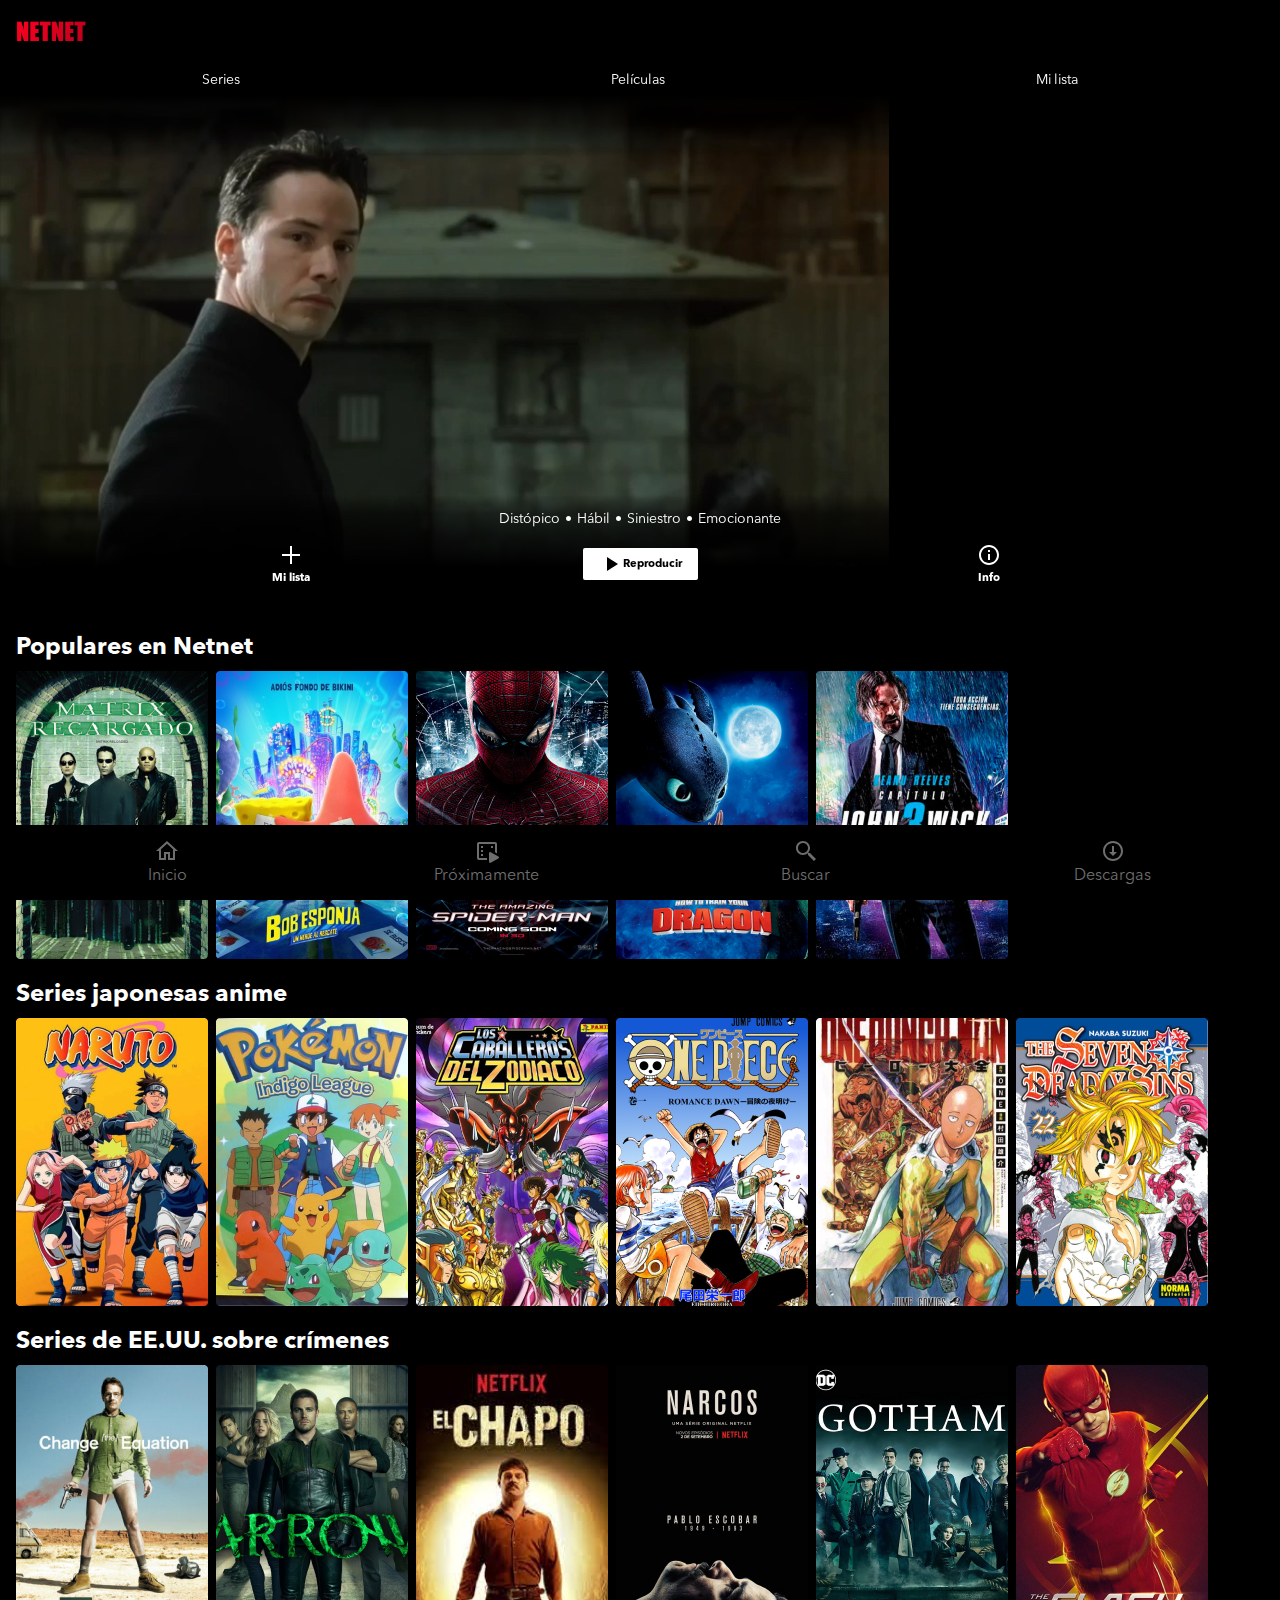
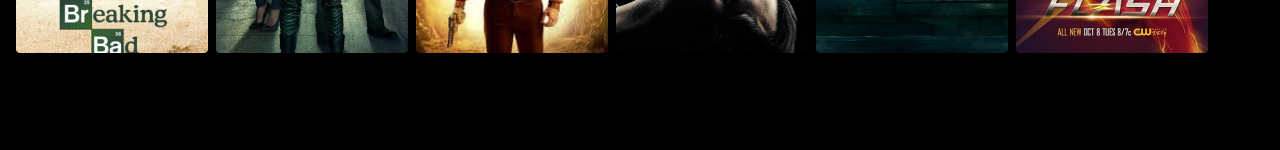
==== index.html @ 07f83897 "Primer commit" ====
<!DOCTYPE html>
<html lang="en">
<head>
  <meta charset="UTF-8">
  <meta name="viewport" content="width=device-width, initial-scale=1.0">
  <link rel="icon" type="image/png" sizes="32x32" href="./images/logo-netflix.png">
  <link rel="stylesheet" href="/css/styles.css">
  <title>Netnet | Recreando Netflix</title>
</head>
<body>
  <header class="header">
    <img class="logo" src="images/logo-netnet.png" height="30" alt="Logo Netnet">
    <nav>
      <ul class="navigation">
        <li class="navigation-item"><a href="#">Series</a></li>
        <li class="navigation-item"><a href="#">Películas</a></li>
        <li class="navigation-item"><a href="#">Mi lista</a></li>
      </ul>
    </nav>
  </header>

  <div class="featured">
    <video loop  src="/images/matrix.mp4" height="500"></video>
    <div class="featured-details">
      <ul class="tags">
        <li class="tag">Distópico</li>
        <li class="tag">Hábil</li>
        <li class="tag">Siniestro</li>
        <li class="tag">Emocionante</li>
      </ul>

      <div class="featured-actions">
        <button class="button-secondary">
          <img src="/images/icons/plus.svg" alt="plus">
          Mi lista
        </button>
        <button class="button-primary">
          <img src="/images/icons/play.svg" alt="play">
          Reproducir
        </button>
        <button class="button-secondary">
          <img src="/images/icons/info.svg" alt="info">
          Info
        </button>
      </div>

    </div>
  </div>

  
  <main>
    <div class="list">
      <h2>Populares en Netnet</h2>
      <div class="list-content">
        <div class="list-item">
          <a href="detail.html"><img src="/images/covers/matrix.png" alt=""></a>
        </div>
        <div class="list-item">
          <a href=""><img src="/images/covers/bob.png" alt=""></a>
        </div>
        <div class="list-item">
          <a href=""><img src="/images/covers/spider-man.png" alt=""></a>
        </div>
        <div class="list-item">
          <a href=""><img src="/images/covers/dragon.png" alt=""></a>
        </div>
        <div class="list-item">
          <a href=""><img src="/images/covers/john.png" alt=""></a>
        </div>
      </div>
      <h2>Series japonesas anime</h2>
      <div class="list-content">
        <div class="list-item">
          <a href=""><img src="/images/covers/naruto.png" alt=""></a>
        </div>
        <div class="list-item">
          <a href=""><img src="/images/covers/pokemon.png" alt=""></a>
        </div>
        <div class="list-item">
          <a href=""><img src="/images/covers/caballeros.png" alt=""></a>
        </div>
        <div class="list-item">
          <a href=""><img src="/images/covers/onepiece.png" alt=""></a>
        </div>
        <div class="list-item">
          <a href=""><img src="/images/covers/punchman.png" alt=""></a>
        </div>
        <div class="list-item">
          <a href=""><img src="/images/covers/seven.png" alt=""></a>
        </div>
      </div>
      <h2>Series de EE.UU. sobre crímenes</h2>
      <div class="list-content">
        <div class="list-item">
          <a href=""><img src="/images/covers/breaking.png" alt=""></a>
        </div>
        <div class="list-item">
          <a href=""><img src="/images/covers/arrow.png" alt=""></a>
        </div>
        <div class="list-item">
          <a href=""><img src="/images/covers/elchapo.png" alt=""></a>
        </div>
        <div class="list-item">
          <a href=""><img src="/images/covers/narcos.png" alt=""></a>
        </div>
        <div class="list-item">
          <a href=""><img src="/images/covers/gotham.png" alt=""></a>
        </div>
        <div class="list-item">
          <a href=""><img src="/images/covers/flash.png" alt=""></a>
        </div>
      </div>
    </div>
  </div>
    
    
  </main>
   

  <footer class="footer">
    <ul class="tab-list">
      <li class="tab-item">
        <a href="">
          <svg class="tab-icon" width="24" height="24" viewBox="0 0 24 24" fill="none" xmlns="http://www.w3.org/2000/svg">
            <path d="M12 2.09961L1 12H4V21H11V15H13V21H20V12H23L12 2.09961ZM12 4.79102L18 10.1914V11V19H15V13H9V19H6V10.1914L12 4.79102Z"/>
          </svg>
          Inicio
        </a>
      </li>
      <li class="tab-item">
        <!-- <img src="/images/icons/cinema.svg" alt=""> -->
        <a href="">
          <svg class="tab-icon" width="24" height="24" viewBox="0 0 24 24" fill="none" xmlns="http://www.w3.org/2000/svg">
            <g clip-path="url(#clip0)">
            <path d="M4 3C2.897 3 2 3.897 2 5V19C2 20.103 2.897 21 4 21H12V19H4V5H20V13.2852L22 14.4082V5C22 3.897 21.103 3 20 3H4ZM6.00195 7V9H8V7H6.00195ZM16 7V9H18V7H16ZM6 11V13H8V11H6ZM15.0859 13C14.514 13.019 14 13.492 14 14.1445V22.8555C14 23.7255 14.9132 24.2764 15.6602 23.8574L23.4199 19.502C24.1939 19.067 24.1939 17.932 23.4199 17.498L15.6602 13.1426C15.4734 13.0378 15.2766 12.9937 15.0859 13ZM6 15V17H8V15H6Z"/>
            </g>
            <defs>
            <clipPath id="clip0">
            <rect width="24" height="24" fill="white"/>
            </clipPath>
            </defs>
          </svg>
          Próximamente
        </a>
      </li>
      <li class="tab-item">
        <!-- <img src="/images/icons/search.svg" alt=""> -->
        <a href="">
          <svg class="tab-icon" width="24" height="24" viewBox="0 0 24 24" fill="none" xmlns="http://www.w3.org/2000/svg">
            <path d="M9 2C5.14585 2 2 5.14585 2 9C2 12.8541 5.14585 16 9 16C10.748 16 12.345 15.348 13.5742 14.2812L14 14.707V16L20 22L22 20L16 14H14.707L14.2812 13.5742C15.348 12.345 16 10.748 16 9C16 5.14585 12.8541 2 9 2ZM9 4C11.7733 4 14 6.22673 14 9C14 11.7733 11.7733 14 9 14C6.22673 14 4 11.7733 4 9C4 6.22673 6.22673 4 9 4Z"/>
          </svg>
          Buscar
        </a>
      </li>
      <li class="tab-item">
        <!-- <img src="/images/icons/dowload.svg" alt=""> -->
        <a href="">
          <svg class="tab-icon" width="24" height="24" viewBox="0 0 24 24" fill="none" xmlns="http://www.w3.org/2000/svg">
            <path d="M12 2C6.489 2 2 6.489 2 12C2 17.511 6.489 22 12 22C17.511 22 22 17.511 22 12C22 6.489 17.511 2 12 2ZM12 4C16.4301 4 20 7.56988 20 12C20 16.4301 16.4301 20 12 20C7.56988 20 4 16.4301 4 12C4 7.56988 7.56988 4 12 4ZM11 7V13H8L12 17L16 13H13V7H11Z"/>
          </svg>
          Descargas
        </a>
      </li>
    </ul>
    
       
    <!-- <div class="credits">
      Diseñado con 💗 por
      <a href="https://leonidasesteban.com/" target="_blank">leonidasesteban.com</a>
    </div> -->
  </footer>
</body>
</html>
---- css/styles.css ----
@import "./header.css";
@import "./main.css";
@import "./footer.css";
@import "./detail.css";

@font-face {
    font-family: 'Netnet';
    src: url('/fonts/AvenirNextLTPro-Regular.otf');
    font-weight: 400;
    font-style: normal;

}
@font-face {
    font-family: 'Netnet';
    src: url('/fonts/AvenirNextLTPro-Bold.otf');
    font-weight: 700;
    font-style: normal;
}


:root{
    --fontBase: 'Netnet', sans-serif;
    --headline1: bold 28px/37.35px var(--fontBase);
    --subtitle1: bold 17.5px/23.91px var(--fontBase);
    --body1-reg: 400 14px/24px var(--fontBase);
    --body2-reg: 400 11.2px/15.3px var(--fontBase);
    
    --button: 600 11.2px/15.3px var(--fontBase);
    --black:#000;/* rgb(15, 15, 15); */
    --white:#FFF;
    --red:#D22F26;
    --grey:#686868;
    --green:#71D074;

}

*{
    margin:0;
    padding: 0;
}

body{
    background-color: var(--black);
    color:var(--white);
    font-family: var(--fontBase);
}

.button-primary{
    font:var(--button);
    display: flex;
    align-items:center;
    justify-content: center;
    background: var(--white);
    border: none;
    border-radius: 2px;
    padding-block: 4px;
    cursor: pointer;
}
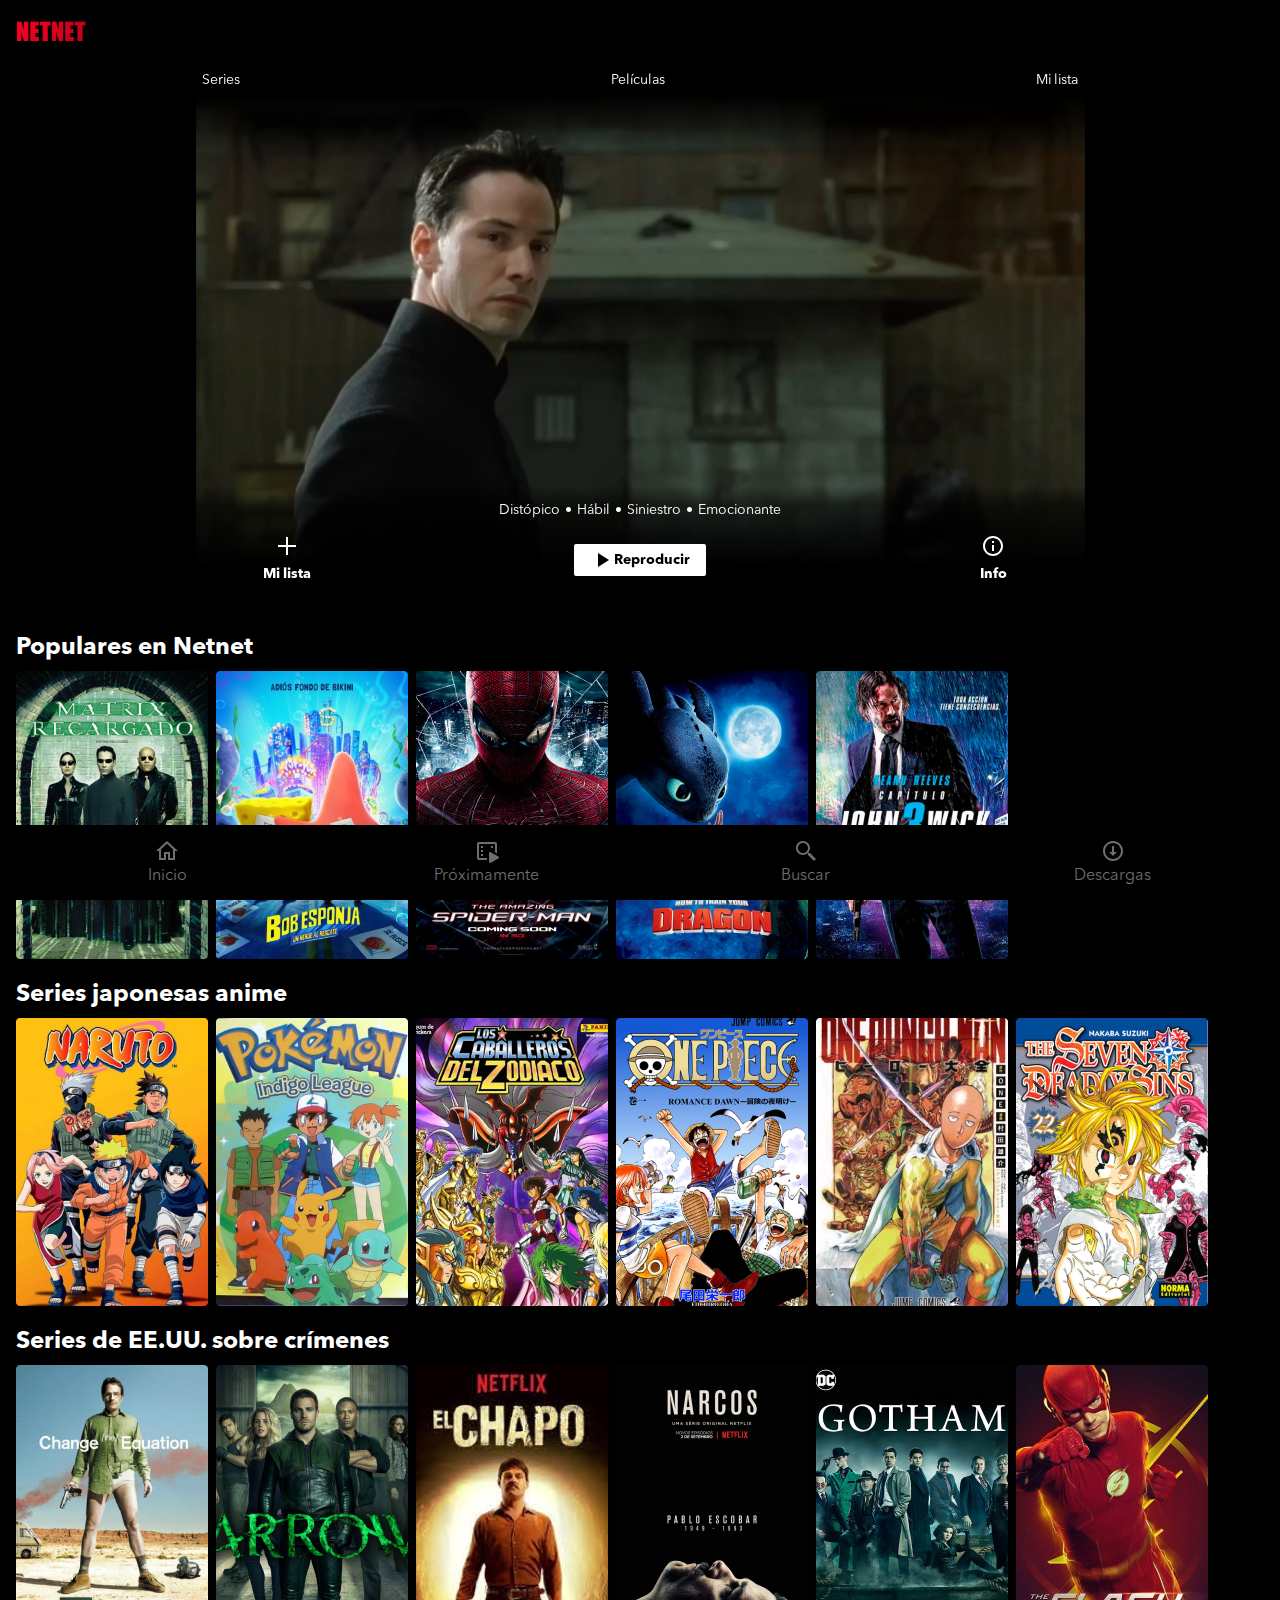
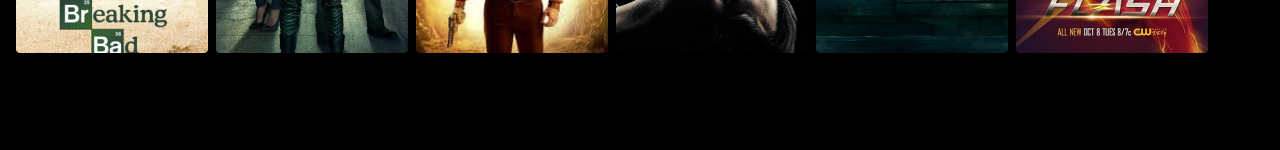
==== commit 014102e9: "Finalizado" ====
--- a/index.html
+++ b/index.html
@@ -20,7 +20,7 @@
   </header>
 
   <div class="featured">
-    <video loop  src="/images/matrix.mp4" height="500"></video>
+    <video loop autoplay src="images/matrix.mp4" height="500"></video>
     <div class="featured-details">
       <ul class="tags">
         <li class="tag">Distópico</li>
@@ -31,15 +31,15 @@
 
       <div class="featured-actions">
         <button class="button-secondary">
-          <img src="/images/icons/plus.svg" alt="plus">
+          <img src="images/icons/plus.svg" alt="plus">
           Mi lista
         </button>
         <button class="button-primary">
-          <img src="/images/icons/play.svg" alt="play">
+          <img src="images/icons/play.svg" alt="play">
           Reproducir
         </button>
         <button class="button-secondary">
-          <img src="/images/icons/info.svg" alt="info">
+          <img src="images/icons/info.svg" alt="info">
           Info
         </button>
       </div>
@@ -53,61 +53,61 @@
       <h2>Populares en Netnet</h2>
       <div class="list-content">
         <div class="list-item">
-          <a href="detail.html"><img src="/images/covers/matrix.png" alt=""></a>
+          <a href="detail.html"><img src="images/covers/matrix.png" alt=""></a>
         </div>
         <div class="list-item">
-          <a href=""><img src="/images/covers/bob.png" alt=""></a>
+          <a href=""><img src="images/covers/bob.png" alt=""></a>
         </div>
         <div class="list-item">
-          <a href=""><img src="/images/covers/spider-man.png" alt=""></a>
+          <a href=""><img src="images/covers/spider-man.png" alt=""></a>
         </div>
         <div class="list-item">
-          <a href=""><img src="/images/covers/dragon.png" alt=""></a>
+          <a href=""><img src="images/covers/dragon.png" alt=""></a>
         </div>
         <div class="list-item">
-          <a href=""><img src="/images/covers/john.png" alt=""></a>
+          <a href=""><img src="images/covers/john.png" alt=""></a>
         </div>
       </div>
       <h2>Series japonesas anime</h2>
       <div class="list-content">
         <div class="list-item">
-          <a href=""><img src="/images/covers/naruto.png" alt=""></a>
+          <a href=""><img src="images/covers/naruto.png" alt=""></a>
         </div>
         <div class="list-item">
-          <a href=""><img src="/images/covers/pokemon.png" alt=""></a>
+          <a href=""><img src="images/covers/pokemon.png" alt=""></a>
         </div>
         <div class="list-item">
-          <a href=""><img src="/images/covers/caballeros.png" alt=""></a>
+          <a href=""><img src="images/covers/caballeros.png" alt=""></a>
         </div>
         <div class="list-item">
-          <a href=""><img src="/images/covers/onepiece.png" alt=""></a>
+          <a href=""><img src="images/covers/onepiece.png" alt=""></a>
         </div>
         <div class="list-item">
-          <a href=""><img src="/images/covers/punchman.png" alt=""></a>
+          <a href=""><img src="images/covers/punchman.png" alt=""></a>
         </div>
         <div class="list-item">
-          <a href=""><img src="/images/covers/seven.png" alt=""></a>
+          <a href=""><img src="images/covers/seven.png" alt=""></a>
         </div>
       </div>
       <h2>Series de EE.UU. sobre crímenes</h2>
       <div class="list-content">
         <div class="list-item">
-          <a href=""><img src="/images/covers/breaking.png" alt=""></a>
+          <a href=""><img src="images/covers/breaking.png" alt=""></a>
         </div>
         <div class="list-item">
-          <a href=""><img src="/images/covers/arrow.png" alt=""></a>
+          <a href=""><img src="images/covers/arrow.png" alt=""></a>
         </div>
         <div class="list-item">
-          <a href=""><img src="/images/covers/elchapo.png" alt=""></a>
+          <a href=""><img src="images/covers/elchapo.png" alt=""></a>
         </div>
         <div class="list-item">
-          <a href=""><img src="/images/covers/narcos.png" alt=""></a>
+          <a href=""><img src="images/covers/narcos.png" alt=""></a>
         </div>
         <div class="list-item">
-          <a href=""><img src="/images/covers/gotham.png" alt=""></a>
+          <a href=""><img src="images/covers/gotham.png" alt=""></a>
         </div>
         <div class="list-item">
-          <a href=""><img src="/images/covers/flash.png" alt=""></a>
+          <a href=""><img src="images/covers/flash.png" alt=""></a>
         </div>
       </div>
     </div>
@@ -170,4 +170,18 @@
     </div> -->
   </footer>
 </body>
-</html>+</html>
+
+<script>
+  console.log("hola");
+  let btns = document.querySelectorAll('.list-item a');
+  let btns1 = document.getElementsByClassName('list-item');
+
+  btns.forEach(el=>{
+    el.addEventListener('click',e=>{
+      e.preventDefault();
+      window.location.href = 'detail.html';
+    }); 
+  });
+  console.log(btns);
+</script>--- a/css/styles.css
+++ b/css/styles.css
@@ -25,11 +25,13 @@
     --body1-reg: 400 14px/24px var(--fontBase);
     --body2-reg: 400 11.2px/15.3px var(--fontBase);
     
-    --button: 600 11.2px/15.3px var(--fontBase);
+    /* --button: 600 11.2px/15.3px var(--fontBase); */
+    --button: 600 14px/24px var(--fontBase);
     --black:#000;/* rgb(15, 15, 15); */
     --white:#FFF;
     --red:#D22F26;
     --grey:#686868;
+    --dark-grey:#2B2B2B;
     --green:#71D074;
 
 }
@@ -55,4 +57,8 @@
     border-radius: 2px;
     padding-block: 4px;
     cursor: pointer;
+}
+
+.subtitle{
+    font: var(--subtitle1);
 }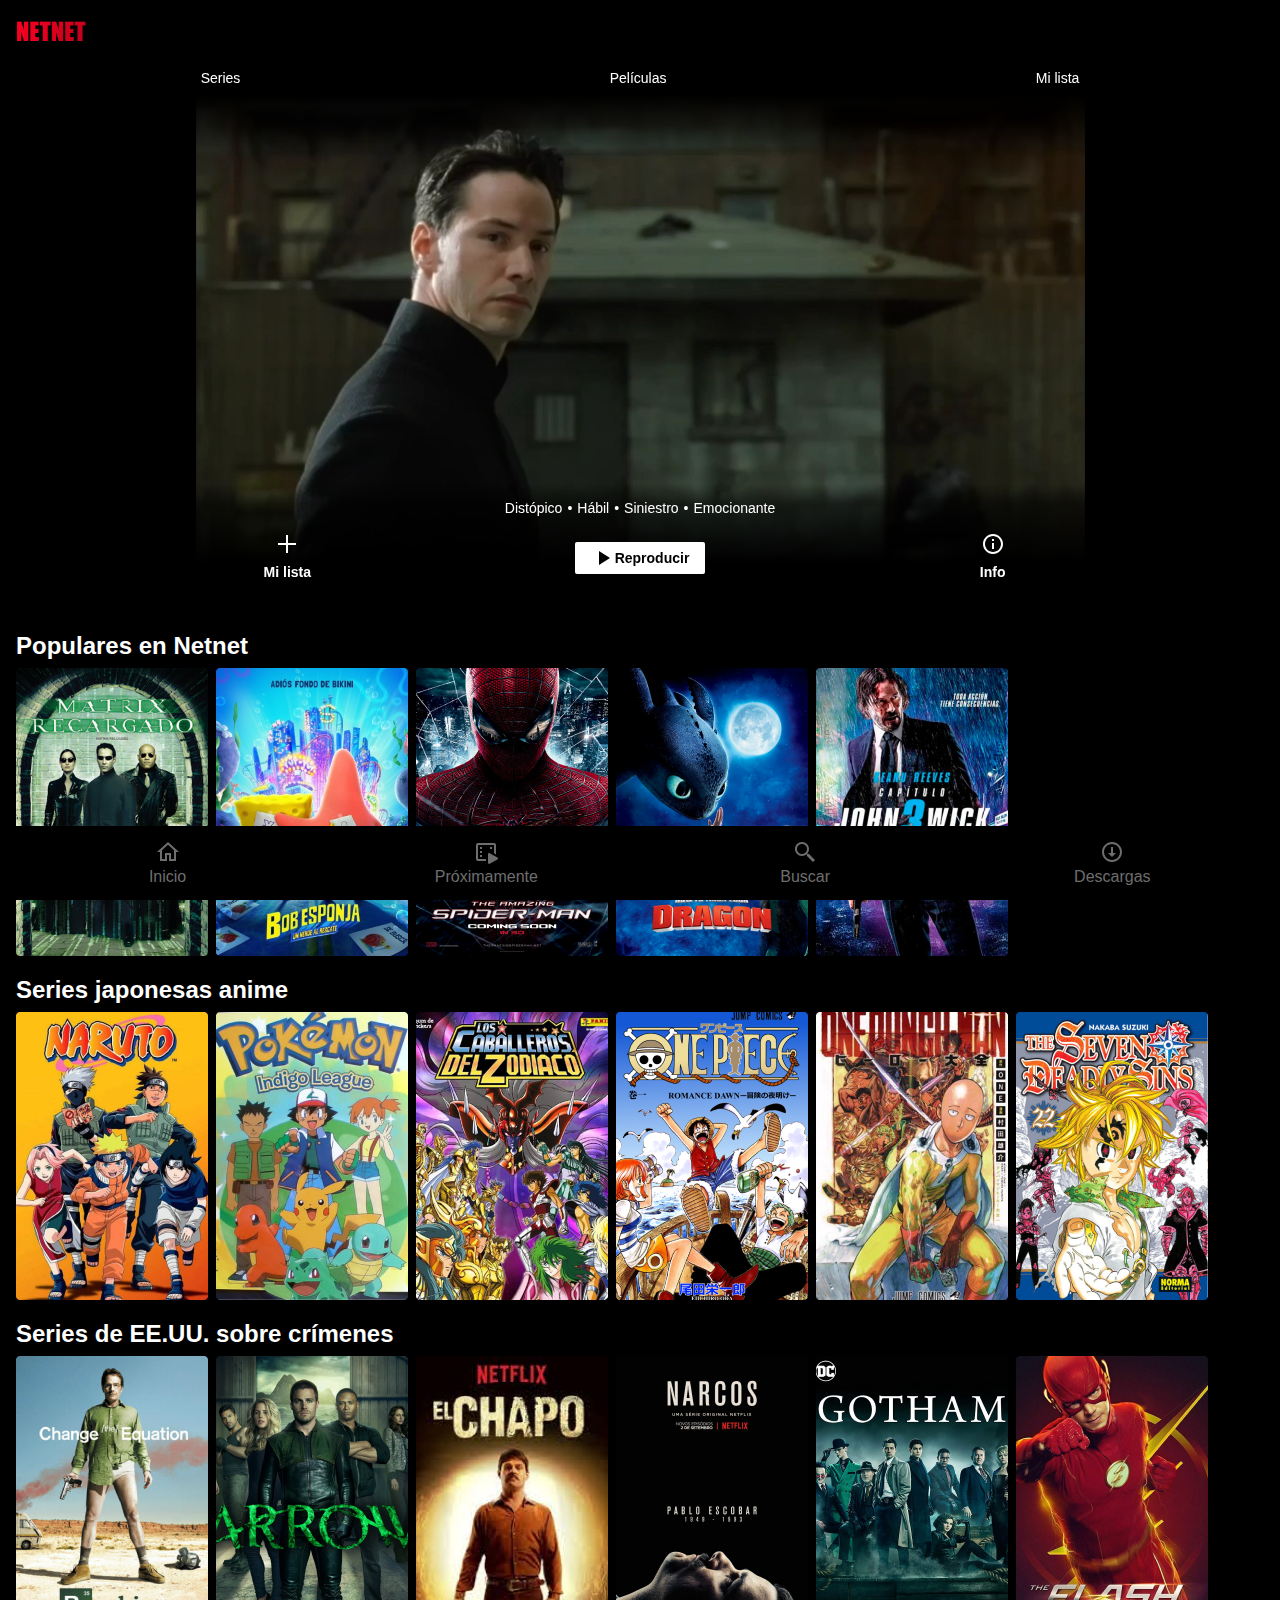
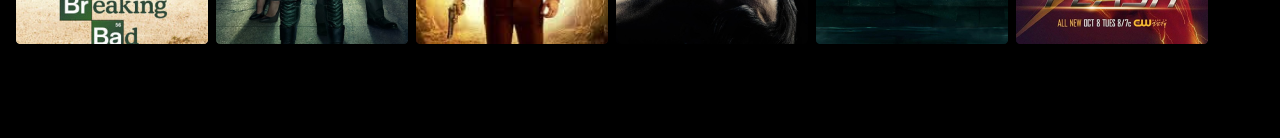
==== commit 8f14826b: "Finalizado" ====
--- a/index.html
+++ b/index.html
@@ -4,7 +4,7 @@
   <meta charset="UTF-8">
   <meta name="viewport" content="width=device-width, initial-scale=1.0">
   <link rel="icon" type="image/png" sizes="32x32" href="./images/logo-netflix.png">
-  <link rel="stylesheet" href="/css/styles.css">
+  <link rel="stylesheet" href="./css/styles.css">
   <title>Netnet | Recreando Netflix</title>
 </head>
 <body>
@@ -184,4 +184,4 @@
     }); 
   });
   console.log(btns);
-</script>+</script>
--- a/css/styles.css
+++ b/css/styles.css
@@ -5,14 +5,14 @@
 
 @font-face {
     font-family: 'Netnet';
-    src: url('/fonts/AvenirNextLTPro-Regular.otf');
+    src: url('fonts/AvenirNextLTPro-Regular.otf');
     font-weight: 400;
     font-style: normal;
 
 }
 @font-face {
     font-family: 'Netnet';
-    src: url('/fonts/AvenirNextLTPro-Bold.otf');
+    src: url('fonts/AvenirNextLTPro-Bold.otf');
     font-weight: 700;
     font-style: normal;
 }
@@ -61,4 +61,4 @@
 
 .subtitle{
     font: var(--subtitle1);
-}+}
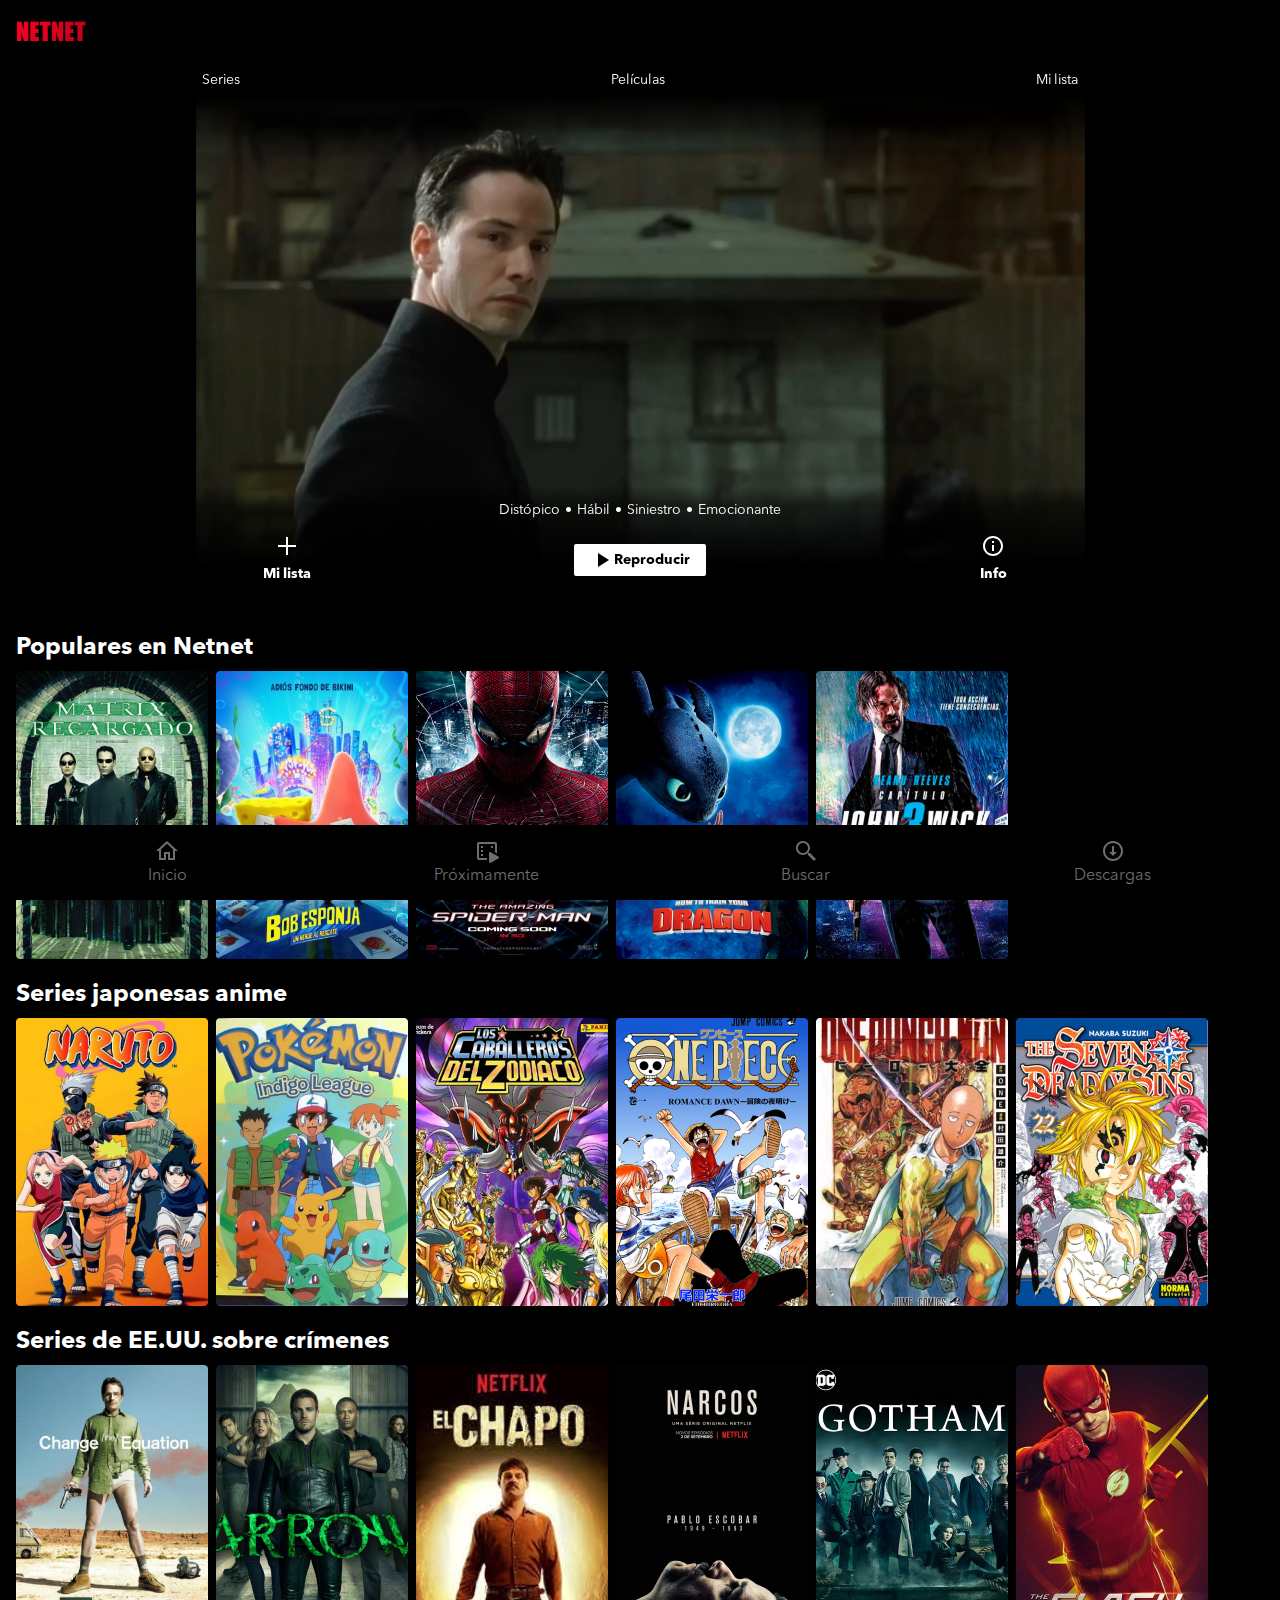
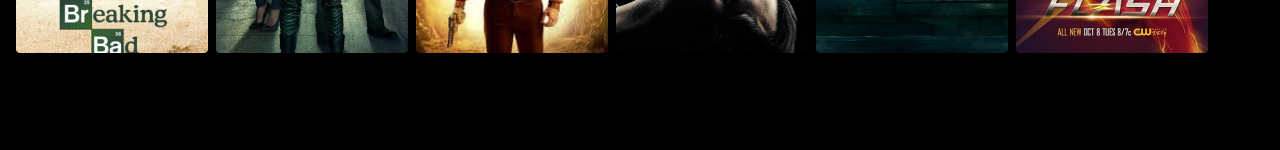
==== commit 4644aff9: "Fonts reference" ====
--- a/index.html
+++ b/index.html
@@ -173,9 +173,7 @@
 </html>
 
 <script>
-  console.log("hola");
   let btns = document.querySelectorAll('.list-item a');
-  let btns1 = document.getElementsByClassName('list-item');
 
   btns.forEach(el=>{
     el.addEventListener('click',e=>{
@@ -183,5 +181,4 @@
       window.location.href = 'detail.html';
     }); 
   });
-  console.log(btns);
 </script>
--- a/css/styles.css
+++ b/css/styles.css
@@ -5,14 +5,14 @@
 
 @font-face {
     font-family: 'Netnet';
-    src: url('fonts/AvenirNextLTPro-Regular.otf');
+    src: url('../fonts/AvenirNextLTPro-Regular.otf');
     font-weight: 400;
     font-style: normal;
 
 }
 @font-face {
     font-family: 'Netnet';
-    src: url('fonts/AvenirNextLTPro-Bold.otf');
+    src: url('../fonts/AvenirNextLTPro-Bold.otf');
     font-weight: 700;
     font-style: normal;
 }
